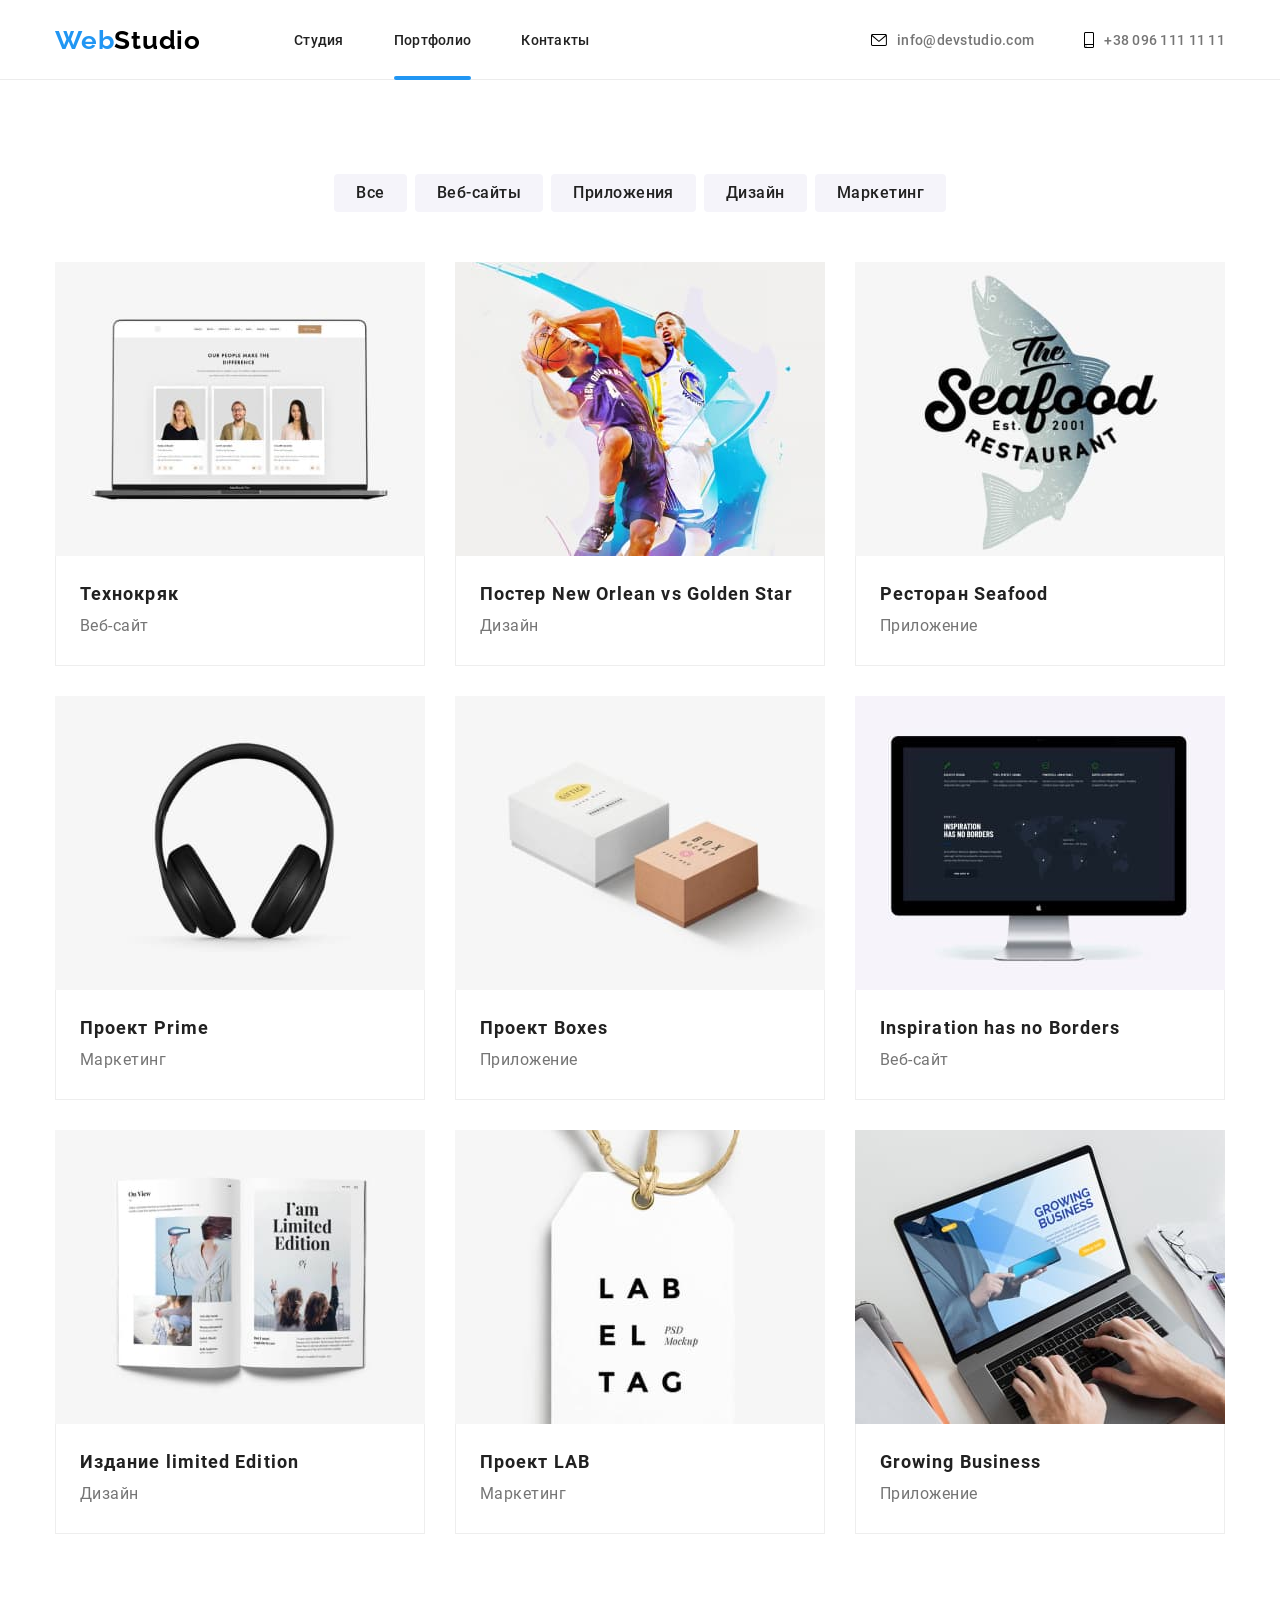
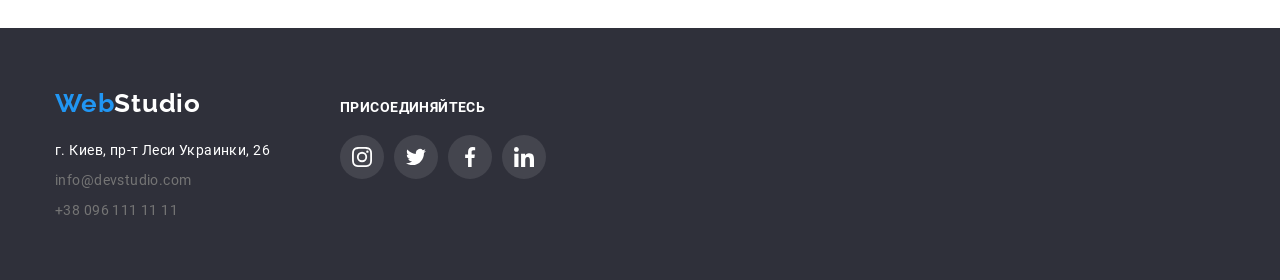
==== portfolio.html @ e9e87eb7 "добавление файлов репозитория" ====
<!DOCTYPE html>
<html lang="ru">
<head>
    <meta charset="UTF-8">
    <meta name="viewport" content="width=device-width, initial-scale=1.0">
    <title>Портфолио</title>
    <link href="https://fonts.googleapis.com/css2?family=Raleway:wght@700&display=swap" rel="stylesheet">
    <link rel="stylesheet" href="https://cdnjs.cloudflare.com/ajax/libs/modern-normalize/1.0.0/modern-normalize.min.css" />
    <link rel="stylesheet" href="./css/styles.css">
</head>

<body>
<!-- шапка сайта -->

<header class="page-header">
    <div class="container header-container">
        <nav class="navigation">
            <a href="./index.html" class="logo"> Web<span class="logo-studio">Studio</span></a>
        
            <ul class="list site-nav">
                <li class="item"><a href="./index.html" class="link">Студия</a></li>
                <li class="item"><a href="./portfolio.html" class="link current">Портфолио</a></li>
                <li class="item"><a href="#contacts" class="link">Контакты</a></li>
            </ul>
        </nav>
        
        <ul class="list auth-nav">
            <li class="item"><a href="mailto:info@devstudio.com" class="link link-mail">
                    <svg class="email-icon">
                        <use href="./images/icons/sprite.svg#icon-envelope"></use>
                    </svg>
                    info@devstudio.com</a></li>
            <li class="item"><a href="tel:+380961111111" class="link link-tell">
                    <svg class="tell-icon">
                        <use href="./images/icons/sprite.svg#icon-smartphone"></use>
                    </svg>
                    +38 096 111 11 11</a></li>
        </ul>        
    </div>
        
</header>

<main>
    <div class="progect-container">
        <div class="filtr">
            <ul class="list nav-progect">
                <li class="item"><button class="btn-filtr" type="button">Все</button></li>
                <li class="item"><button class="btn-filtr" type="button">Веб-сайты</button></li>
                <li class="item"><button class="btn-filtr" type="button">Приложения</button></li>
                <li class="item"><button class="btn-filtr" type="button">Дизайн</button></li>
                <li class="item"><button class="btn-filtr" type="button">Маркетинг</button></li>
            </ul>
        </div>
        
        <section>
            <h1 class="visually-hidden">Проекты</h1>
            <ul class="list progect-set">
                <li class="progect-item">
                    <a href="" class="link progect-link">
                        <div class="thumb-progect">
                            <img src="./images/portfolio/tehnokrak.jpg" alt="Технокряк" width="370" height="294">
                            <p class="progect-p">Технокряк это современная площадка распространения коронавируса. Компании используют эту платформу для цифрового
                            шпионажа и атак на защищённые сервера конкурентов.</p>                                
                        </div>
                        <div class="progect-content">
                            <h2 class="projects">Технокряк</h2>
                            <p class="progect-position">Веб-сайт</p>
                        </div>
                    </a>
        
                </li>
                <li class="progect-item">
                    <a href="" class="link progect-link">
                        <div class="thumb-progect">
                          <img src="./images/portfolio/poster.jpg" alt="Постер" width="370">
                          <p class="progect-p">Технокряк это современная площадка распространения коронавируса. Компании используют эту платформу
                            для цифрового шпионажа и атак на защищённые сервера конкурентов.</p>
                        </div>
                        <div class="progect-content">
                         <h2 class="projects">Постер New Orlean vs Golden Star</h2>
                         <p class="progect-position">Дизайн</p>
                        </div>
                    </a>
        
                </li>
                <li class="progect-item">
                    <a href="" class="link progect-link">
                        <div class="thumb-progect">
                          <img src="./images/portfolio/restoran.jpg" alt="Ресторан" width="370">
                          <p class="progect-p">Технокряк это современная площадка распространения коронавируса. Компании используют эту платформу
                            для цифрового шпионажа и атак на защищённые сервера конкурентов.</p>
                        </div>
                        <div class="progect-content">
                         <h2 class="projects">Ресторан Seafood</h2>
                         <p class="progect-position">Приложение</p>
                        </div>
                    </a>
        
                </li>
                <li class="progect-item">
                    <a href="" class="link progect-link">
                        <div class="thumb-progect">
                          <img src="./images/portfolio/prime.jpg" alt="Проект Прайм" width="370">
                          <p class="progect-p">Технокряк это современная площадка распространения коронавируса. Компании используют эту платформу
                            для цифрового шпионажа и атак на защищённые сервера конкурентов.</p>
                        </div>
                        <div class="progect-content">
                         <h2 class="projects">Проект Prime</h2>
                         <p class="progect-position">Маркетинг</p>
                        </div>
                    </a>
        
                </li>
                <li class="progect-item">
                    <a href="" class="link progect-link">
                        <div class="thumb-progect">
                          <img src="./images/portfolio/boxes.jpg" alt="проект боксес" width="370">
                          <p class="progect-p">Технокряк это современная площадка распространения коронавируса. Компании используют эту платформу
                            для цифрового шпионажа и атак на защищённые сервера конкурентов.</p>
                        </div>
                        <div class="progect-content">   
                         <h2 class="projects">Проект Boxes</h2>
                         <p class="progect-position">Приложение</p>
                        </div>
                    </a>
        
                </li>
                <li class="progect-item">
                    <a href="" class="link progect-link">
                        <div class="thumb-progect">
                          <img src="./images/portfolio/inspiration.jpg" alt="Инсперейшн" width="370">
                          <p class="progect-p">Технокряк это современная площадка распространения коронавируса. Компании используют эту платформу
                            для цифрового шпионажа и атак на защищённые сервера конкурентов.</p>
                        </div>
                        <div class="progect-content">
                         <h2 class="projects">Inspiration has no Borders</h2>
                         <p class="progect-position">Веб-сайт</p>
                        </div>
                    </a>
        
                </li>
                <li class="progect-item">
                    <a href="" class="link progect-link">
                        <div class="thumb-progect">
                          <img src="./images/portfolio/izdanie.jpg" alt="Издание" width="370">
                          <p class="progect-p">Технокряк это современная площадка распространения коронавируса. Компании используют эту платформу
                            для цифрового шпионажа и атак на защищённые сервера конкурентов.</p>
                        </div>
                        <div class="progect-content">
                         <h2 class="projects">Издание limited Edition</h2>
                         <p class="progect-position">Дизайн</p>
                        </div>
                    </a>
        
                </li>
                <li class="progect-item">
                    <a href="" class="link progect-link">
                        <div class="thumb-progect">
                          <img src="./images/portfolio/lab.jpg" alt="Проект Лаб" width="370" >
                          <p class="progect-p">Технокряк это современная площадка распространения коронавируса. Компании используют эту платформу
                            для цифрового шпионажа и атак на защищённые сервера конкурентов.</p>
                        </div>
                        <div class="progect-content">
                         <h2 class="projects">Проект LAB</h2>
                         <p class="progect-position">Маркетинг</p>
                        </div>
                    </a>
        
                </li>
                <li class="progect-item">
                    <a href="" class="link progect-link">
                        <div class="thumb-progect">
                          <img src="./images/portfolio/business.jpg" alt="Растущий бизнес" width="370">
                          <p class="progect-p">Технокряк это современная площадка распространения коронавируса. Компании используют эту платформу
                            для цифрового шпионажа и атак на защищённые сервера конкурентов.</p>
                        </div>
                        <div class="progect-content">
                         <h2 class="projects">Growing Business</h2>
                         <p class="progect-position">Приложение</p>
                        </div>
                    </a>
        
                </li>
            </ul>
        
        
        </section>

    </div>
    
</main>

<!--подвал страницы-->
<footer class="dark-bg"><div class="container">
    <div class="container-footer">
        <div>
            <a href="./index.html" class="logo"> Web<span class="logofooter-studio">Studio</span></a>
            <address id="contacts">
                <ul class="list addres">
                    <li class="addres-item"><a href="https://goo.gl/maps/w4ZzttCR3XMQxua66" class="link addres-style"
                            target="_blank" rel="noopener noreferer">г.
                            Киев, пр-т Леси Украинки, 26</a></li>
                    <li class="addres-item"><a href="mailto:info@devstudio.com"
                            class="link addres-contact">info@devstudio.com</a></li>
                    <li class="addres-item"><a href="tel:+380961111111" class="link addres-contact">+38 096 111 11
                            11</a></li>
                </ul>
            </address>
        </div>
        <div class="footer-social">
            <h3 class="details-title">Присоединяйтесь</h3>
            <ul class="list social-icons">
                <li class="social-icons-item">
                    <a class="social-icons-linkfooter" href="https://instagram.com/" target="_blank"
                        rel="noopener noreferer" aria-label="Instagram">
                        <svg class="social-icon-footer">
                            <use href="./images/icons/sprite.svg#icon-instagram"></use>
                        </svg>
                    </a>
                </li>
                <li class="social-icons-item">
                    <a class="social-icons-linkfooter" href="https://twitter.com/" target="_blank"
                        rel="noopener noreferer" aria-label="Instagram">
                        <svg class="social-icon-footer">
                            <use href="./images/icons/sprite.svg#icon-twitter"></use>
                        </svg>
                    </a>
                </li>
                <li class="social-icons-item">
                    <a class="social-icons-linkfooter" href="https://facebook.com/" target="_blank"
                        rel="noopener noreferer" aria-label="Instagram">
                        <svg class="social-icon-footer">
                            <use href="./images/icons/sprite.svg#icon-facebook"></use>
                        </svg>
                    </a>
                </li>
                <li class="social-icons-item">
                    <a class="social-icons-linkfooter" href="https://linkedin.com/" target="_blank"
                        rel="noopener noreferer" aria-label="Instagram">
                        <svg class="social-icon-footer">
                            <use href="./images/icons/sprite.svg#icon-linkedin"></use>
                        </svg>
                    </a>
                </li>
            </ul>

        </div>
    </div>
</div>
</footer>

</body>
</html>
---- css/styles.css ----
/* roboto-regular - latin_cyrillic */
@font-face {
  font-family: "Roboto";
  font-style: normal;
  font-weight: 400;
  src: url("../fonts/roboto/roboto-v20-latin_cyrillic-regular.eot"); /* IE9 Compat Modes */
  src: local("Roboto"), local("Roboto-Regular"),
    url("../fonts/roboto/roboto-v20-latin_cyrillic-regular.eot?#iefix")
      format("embedded-opentype"),
    /* IE6-IE8 */ url("../fonts/roboto/roboto-v20-latin_cyrillic-regular.woff2")
      format("woff2"),
    /* Super Modern Browsers */
      url("../fonts/roboto/roboto-v20-latin_cyrillic-regular.woff")
      format("woff"),
    /* Modern Browsers */
      url("../fonts/roboto/roboto-v20-latin_cyrillic-regular.ttf")
      format("truetype"),
    /* Safari, Android, iOS */
      url("../fonts/roboto/roboto-v20-latin_cyrillic-regular.svg#Roboto")
      format("svg"); /* Legacy iOS */
}
/* roboto-500 - latin_cyrillic */
@font-face {
  font-family: "Roboto";
  font-style: normal;
  font-weight: 500;
  src: url("../fonts/roboto/roboto-v20-latin_cyrillic-500.eot");
  src: local("Roboto Medium"), local("Roboto-Medium"),
    url("../fonts/roboto/roboto-v20-latin_cyrillic-500.eot?#iefix")
      format("embedded-opentype"),
    url("../fonts/roboto/roboto-v20-latin_cyrillic-500.woff2") format("woff2"),
    url("../fonts/roboto/roboto-v20-latin_cyrillic-500.woff") format("woff"),
    url("../fonts/roboto/roboto-v20-latin_cyrillic-500.ttf") format("truetype"),
    url("../fonts/roboto/roboto-v20-latin_cyrillic-500.svg#Roboto")
      format("svg");
}
/* roboto-700 - latin_cyrillic */
@font-face {
  font-family: "Roboto";
  font-style: normal;
  font-weight: 700;
  src: url("../fonts/roboto/roboto-v20-latin_cyrillic-700.eot"); /* IE9 Compat Modes */
  src: local("Roboto Bold"), local("Roboto-Bold"),
    url("../fonts/roboto/roboto-v20-latin_cyrillic-700.eot?#iefix")
      format("embedded-opentype"),
    /* IE6-IE8 */ url("../fonts/roboto/roboto-v20-latin_cyrillic-700.woff2")
      format("woff2"),
    /* Super Modern Browsers */
      url("../fonts/roboto/roboto-v20-latin_cyrillic-700.woff") format("woff"),
    /* Modern Browsers */
      url("../fonts/roboto/roboto-v20-latin_cyrillic-700.ttf")
      format("truetype"),
    /* Safari, Android, iOS */
      url("../fonts/roboto/roboto-v20-latin_cyrillic-700.svg#Roboto")
      format("svg"); /* Legacy iOS */
}
/* roboto-900 - latin_cyrillic */
@font-face {
  font-family: "Roboto";
  font-style: normal;
  font-weight: 900;
  src: url("../fonts/roboto/roboto-v20-latin_cyrillic-900.eot"); /* IE9 Compat Modes */
  src: local("Roboto Black"), local("Roboto-Black"),
    url("../fonts/roboto/roboto-v20-latin_cyrillic-900.eot?#iefix")
      format("embedded-opentype"),
    /* IE6-IE8 */ url("../fonts/roboto/roboto-v20-latin_cyrillic-900.woff2")
      format("woff2"),
    /* Super Modern Browsers */
      url("../fonts/roboto/roboto-v20-latin_cyrillic-900.woff") format("woff"),
    /* Modern Browsers */
      url("../fonts/roboto/roboto-v20-latin_cyrillic-900.ttf")
      format("truetype"),
    /* Safari, Android, iOS */
      url("../fonts/roboto/roboto-v20-latin_cyrillic-900.svg#Roboto")
      format("svg"); /* Legacy iOS */
}

:root {
  --main-text-cl: #757575;
  --accent-cl: #2196f3;
  --title-cl: #212121;
  --section-cl: #f5f4fa;
  --white-cl: #ffffff;
  --hero-cl: #2f303a;
  --footer-cl: #000000;
  --timing-function: cubic-bezier(0.4, 0, 0.2, 1);
  --time: 250ms;
}

html {
  box-sizing: border-box;
}

body {
  font-family: "Roboto", sans-serif;
  font-size: 14px;
  line-height: 1.714;
  letter-spacing: 0.03em;
  color: var(--main-text-cl);
  margin: 0;
}

img {
  display: block;
  max-width: 100%;
  height: auto;
}

*,
*::before,
*::after {
  box-sizing: inherit;
}

.visually-hidden {
  position: absolute !important;
  clip: rect(1px 1px 1px 1px);
  clip: rect(1px, 1px, 1px, 1px);
  padding: 0 !important;
  border: 0 !important;
  height: 1px !important;
  width: 1px !important;
  overflow: hidden;
}

.container {
  width: 1200px;
  padding-left: 15px;
  padding-right: 15px;
  margin-left: auto;
  margin-right: auto;
}

.progect-container {
  width: 1200px;
  padding-left: 15px;
  padding-right: 15px;
  margin-top: 94px;
  margin-bottom: 94px;
  margin-left: auto;
  margin-right: auto;
}

.list {
  list-style: none;
  padding: 0;
  margin: 0;
}

.page-header {
  height: 80px;
  border-bottom: 1px solid #ececec;
}

.header-container {
  display: flex;
  justify-content: flex-end;
  align-items: center;
}
.page-header .logo {
  margin-right: 93px;
}

.navigation {
  display: flex;
  align-items: center;
  margin-right: auto;
}

.logo {
  font-family: Raleway;
  font-style: normal;
  font-weight: 700;
  font-size: 26px;
  line-height: 1.192;
  letter-spacing: 0.03em;
  color: var(--accent-cl);
  text-decoration: none;
}

.logo-studio {
  color: black;
}

.logofooter-studio {
  color: white;
  margin-bottom: 20px;
  display: inline-block;
}

.link {
  color: inherit;
  text-decoration: none;
  transition-timing-function: var(--timing-function);
  transition-property: color;
  transition-duration: var(--time);
  padding-top: 32px;
  padding-bottom: 32px;
}
.link:hover,
.link:focus {
  color: var(--accent-cl);
}
.site-nav .link {
  position: relative;
  display: block;
  transition-timing-function: var(--timing-function);
  transition-duration: var(--time);
}
.site-nav .link:hover:after,
.current:after {
  content: "";
  position: absolute;
  left: 0;
  bottom: 0;
  width: 100%;
  height: 4px;
  background: var(--accent-cl);
  border-radius: 2px;
  margin: 0;
  opacity: 1;
  transition-timing-function: var(--timing-function);
  transition-duration: var(--time);
  /*transition-property: opacity;*/
}
.site-nav {
  display: inline-flex;
  align-items: center;
  width: 294px;
}
.site-nav .item:not(:last-child) {
  margin-right: 50px;
}

.site-nav .item {
  display: inline-block;
  color: var(--title-cl);
  font-weight: 500;
  font-size: 14px;
  line-height: 1.143;
  letter-spacing: 0.02em;
}
.auth-nav {
  display: flex;
  font-weight: 500;
  font-size: 14px;
  line-height: 1.143;
  letter-spacing: 0.02em;
  color: var(--main-text-cl);
  align-items: center;
}
.auth-nav .item:not(:last-child) {
  margin-right: 50px;
}
.email-icon {
  width: 16px;
  height: 12px;
  margin-right: 10px;
}
.tell-icon {
  width: 10px;
  height: 16px;
  margin-right: 10px;
}
.link-mail {
  display: flex;
  align-items: center;
  transition-timing-function: var(--timing-function);
  transition-property: fill;
  transition-duration: var(--time);
}

.link-tell {
  display: flex;
  align-items: center;
  transition-timing-function: var(--timing-function);
  transition-property: fill;
  transition-duration: var(--time);
}

.link-mail:hover,
.link-mail:focus .email-icon {
  fill: var(--accent-cl);
}
.link-tell:hover,
.link-tell:focus .tell-icon {
  fill: var(--accent-cl);
}
.nav-progect {
  display: inline-flex;
  min-width: 611px;
  height: 54px;
  padding-bottom: 16px;
}

.progect-set {
  display: flex;
  flex-wrap: wrap;
  justify-content: space-between;
}

.progect-item {
  min-width: 370px;
  height: 404px;
  background-color: var(--white-cl);
  transition-timing-function: var(--timing-function);
  transition-property: box-shadow;
  transition-duration: var(--time);
}
.progect-item:nth-child(-n + 6) {
  margin-bottom: 30px;
}
.progect-item:hover,
.progect-item:focus {
  box-shadow: 0px 1px 1px rgba(0, 0, 0, 0.12), 0px 4px 4px rgba(0, 0, 0, 0.06),
    1px 4px 6px rgba(0, 0, 0, 0.16);
}
.progect-content {
  width: 370px;
  height: 110px;
  padding-left: 24px;
  padding-right: 24px;
  padding-top: 20px;
  padding-bottom: 20px;
  margin: 0;
  border-left: 1px solid #eeeeee;
  border-right: 1px solid #eeeeee;
  border-bottom: 1px solid #eeeeee;
}
.projects {
  font-weight: 700;
  font-size: 18px;
  line-height: 2;
  letter-spacing: 0.06em;
  color: var(--title-cl);
  margin-top: 0px;
  margin-bottom: 4px;
}
.progect-position {
  font-weight: 400;
  font-size: 16px;
  line-height: 1.1875;
  letter-spacing: 0.03em;
  color: var(--main-text-cl);
  margin-top: 0;
  margin-bottom: 0px;
}

.thumb-progect {
  position: relative;
  overflow: hidden;
}

.progect-p {
  position: absolute;
  left: 0;
  top: 100%;
  margin: 0;
  width: 100%;
  height: 294px;
  font-weight: 400;
  font-size: 18px;
  line-height: 1.556;
  letter-spacing: 0.03em;
  color: var(--white-cl);
  padding: 63px 24px;
  opacity: 0;
  transition-timing-function: var(--timing-function);
  transition-property: background-color, transform, opacity;
  transition-duration: var(--time);
}
.progect-link:hover .progect-p,
.progect-link:focus .progect-p {
  opacity: 1;
  background-color: rgba(33, 150, 243, 0.9);
  transform: translateY(-100%);
}
.features {
  display: flex;
  justify-content: space-between;
  height: 251px;
}
.features-box {
  width: 270px;
}
.features-icon-box {
  display: flex;
  justify-content: center;
  align-items: center;
  background-color: var(--section-cl);
  height: 120px;
}
.features-icon {
  width: 70px;
  height: 70px;
}

.details-title {
  font-weight: 700;
  font-size: 14px;
  line-height: 1.1429;
  letter-spacing: 0.03em;
  text-transform: uppercase;
  color: var(--title-cl);
  margin-top: 30px;
  margin-bottom: 10px;
}
.features-p {
  margin-top: 0;
  margin-bottom: 0;
}

.special {
  padding-top: 86px;
  padding-bottom: 94px;
  /*background-color: violet;*/
}
.exerciser {
  padding-bottom: 94px;
  /*background-color: yellow;*/
}
.exerciser-list {
  display: flex;
  justify-content: space-between;
  height: 294px;
}
.thumb {
  position: relative;
}
.thumb > .label {
  position: absolute;
  left: 0;
  bottom: 0;
  margin: 0;
  padding: 27px 82px;
  background: rgba(47, 48, 58, 0.8);

  width: 370px;
  height: 70px;
  font-weight: 700;
  font-size: 14px;
  line-height: 1.143;
  text-align: center;
  letter-spacing: 0.03em;
  text-transform: uppercase;

  color: var(--white-cl);
}
.hero {
  height: 600px;
  text-align: center;
  background-color: var(--hero-cl);
}

.fon-hero {
  display: inline-flex;
  width: 1600px;
  height: 600px;
  background: linear-gradient(
      to right,
      rgba(47, 48, 58, 0.4),
      rgba(47, 48, 58, 0.4)
    ),
    url("../images/herofoto.jpg") no-repeat center;
}

.hero-title {
  font-family: inherit;
  font-weight: 900;
  font-size: 44px;
  line-height: 1.36;
  letter-spacing: 0.06em;
  text-transform: uppercase;
  color: var(--white-cl);
  margin-top: 0;
  margin-bottom: 30px;
}
.hero-content {
  max-width: 696px;
  margin-left: auto;
  margin-right: auto;
  padding-top: 200px;
  padding-bottom: 200px;
  text-align: center;
}
.btn {
  font-family: inherit;
  font-weight: 700;
  font-size: 16px;
  line-height: 1.875;
  letter-spacing: 0.06em;
  text-align: center;
  color: var(--white-cl);
  background-color: var(--accent-cl);
  display: inline-block;
  border-radius: 4px;
  padding: 10px 32px;
  min-width: 200px;
  height: 50px;
  border: 1px solid transparent;
  box-shadow: 0px 4px 4px rgba(0, 0, 0, 0.15);
  transition-timing-function: var(--timing-function);
  transition-property: color, background-color;
  transition-duration: var(--time);
  cursor: pointer;
}

.btn:hover,
.btn:focus {
  color: var(--accent-cl);
  background-color: var(--white-cl);
}

.section-title {
  font-family: inherit;
  font-weight: 700;
  font-size: 36px;
  line-height: 1.167;
  text-align: center;
  color: var(--title-cl);
  margin-top: 0;
  margin-bottom: 50px;
}

.filtr {
  display: flex;
  justify-content: center;
  margin-bottom: 34px;
}
.btn-filtr {
  font-family: inherit;
  font-weight: 500;
  font-size: 16px;
  line-height: 1.625;
  letter-spacing: 0.03em;
  text-align: center;
  color: var(--title-cl);
  background-color: var(--section-cl);
  display: inline-block;
  border-radius: 4px;
  padding: 6px 22px;
  min-width: 73px;
  height: 38px;
  border: none;
  cursor: pointer;
  transition-timing-function: var(--timing-function);
  transition-property: color, background-color, box-shadow;
  transition-duration: var(--time);
}
.nav-progect .item:not(:last-child) {
  margin-right: 8px;
}

.btn-filtr:hover,
.btn-filtr:focus {
  color: var(--white-cl);
  background-color: var(--accent-cl);
  box-shadow: 0px 3px 1px rgba(0, 0, 0, 0.1), 0px 1px 2px rgba(0, 0, 0, 0.08),
    0px 2px 2px rgba(0, 0, 0, 0.12);
}
.team-list {
  display: flex;
  flex-wrap: wrap;
  justify-content: space-between;
}
.team {
  width: 1600px;
  height: 708px;
  padding-top: 94px;
  padding-bottom: 94px;
  margin-left: auto;
  margin-right: auto;
}
.team-bg {
  background-color: var(--section-cl);
}
.item-title {
  font-weight: 500;
  font-size: 16px;
  line-height: 1.1875;
  letter-spacing: 0.03em;
  color: var(--title-cl);
  margin-top: 30px;
  margin-bottom: 10px;
}

.team-position {
  font-weight: 400;
  font-size: 16px;
  line-height: 1.1875;
  letter-spacing: 0.03em;
  color: var(--main-text-cl);
  margin-top: 0;
  margin-bottom: 16px;
}
.team-item {
  padding-bottom: 30px;
  text-align: center;
  background-color: var(--white-cl);
  max-height: 428px;
  box-shadow: 0px 1px 3px rgba(0, 0, 0, 0.12), 0px 1px 1px rgba(0, 0, 0, 0.14),
    0px 2px 1px rgba(0, 0, 0, 0.2);
  border-radius: 0px 0px 4px 4px;
}
.social-icons {
  display: flex;
  justify-content: center;
  min-width: 206px;
}
.social-icons-item:not(:last-child) {
  margin-right: 10px;
}
.social-icons-link {
  display: flex;
  height: 44px;
  width: 44px;
  justify-content: center;
  align-items: center;
  border-radius: 50%;
  transition-timing-function: var(--timing-function);
  transition-property: background-color;
  transition-duration: var(--time);
}

.social-icon-svg {
  width: 20px;
  height: 20px;
  fill: #afb1b8;
  transition-timing-function: var(--timing-function);
  transition-property: fill;
  transition-duration: var(--time);
}
.social-icons-link:hover,
.social-icons-link:focus {
  background-color: var(--accent-cl);
}

/*ПРАВИЛЬНО ТАК: */
.social-icons-link:hover .social-icon-svg,
.social-icons-link:focus .social-icon-svg {
  fill: var(--white-cl);
}

.regular-customers {
  padding-top: 94px;
  padding-bottom: 94px;
}
.customer-list {
  display: flex;
  justify-content: space-between;
}
.customer-link {
  display: flex;
  width: 170px;
  height: 90px;
  align-items: center;
  justify-content: center;
  background-size: contain;
  background-position: center;
  background-repeat: no-repeat;
  border: 1px solid rgba(175, 177, 184, 1);
  border-radius: 4px;
  transition-timing-function: var(--timing-function);
  transition-property: border-color;
  transition-duration: var(--time);
}
.customer-icon {
  fill: #afb1b8;
  transition-timing-function: var(--timing-function);
  transition-property: fill;
  transition-duration: var(--time);
}
.customer-link:hover .customer-icon,
.customer-link:focus .customer-icon {
  fill: var(--accent-cl);
}
.customer-link:hover,
.customer-link:focus {
  border-color: var(--accent-cl);
}

.addres {
  font-style: normal;
}
.addres-style {
  color: var(--white-cl);
}
.addres-contact {
  color: var(--white-cl) 0.6;
}
.addres-item:not(:last-child) {
  margin-bottom: 6px;
}

.dark-bg {
  height: 252px;
  background-color: var(--hero-cl);
  padding-top: 60px;
  padding-bottom: 60px;
}
.container-footer {
  display: inline-flex;
  align-items: baseline;
}

.footer-social {
  width: 206px;
  height: 80px;
  margin-left: 70px;
}
.footer-social .details-title {
  color: #ffffff;
  margin-top: 0;
  margin-bottom: 20px;
}

.social-icons-linkfooter {
  display: flex;
  height: 44px;
  width: 44px;
  justify-content: center;
  align-items: center;
  border-radius: 50%;
  background-color: rgba(255, 255, 255, 0.1);
  transition-timing-function: var(--timing-function);
  transition-property: background-color;
  transition-duration: var(--time);
}
.social-icon-footer {
  width: 20px;
  height: 20px;
  fill: var(--white-cl);
}
.social-icons-linkfooter:hover,
.social-icons-linkfooter:focus {
  background-color: var(--accent-cl);
}
.backdrop {
  position: fixed;
  top: 0;
  left: 0;
  width: 100%;
  height: 1024px;
  background-color: rgba(0, 0, 0, 0.2);
  transition-timing-function: var(--timing-function);
  transition: scale (1);
  transition-duration: var(--time);
}
.backdrop.is-hidden {
  opacity: 0;
  pointer-events: none;
}
.modal {
  position: absolute;
  top: 50%;
  left: 50%;
  transform: translate(-50%, -50%);
  width: 528px;
  min-height: 581px;
  background: var(--white-cl);
  box-shadow: 0px 1px 3px rgba(0, 0, 0, 0.12), 0px 1px 1px rgba(0, 0, 0, 0.14),
    0px 2px 1px rgba(0, 0, 0, 0.2);
  border-radius: 4px;
}
.btn-close {
  position: absolute;
  display: block;
  top: 8px;
  right: 8px;
  width: 30px;
  height: 30px;
  background: #ffffff;
  border: 1px solid rgba(0, 0, 0, 0.1);
  border-radius: 50%;
  background-image: url(../images/icons/close.svg);
  background-repeat: no-repeat;
  background-position: center;
}
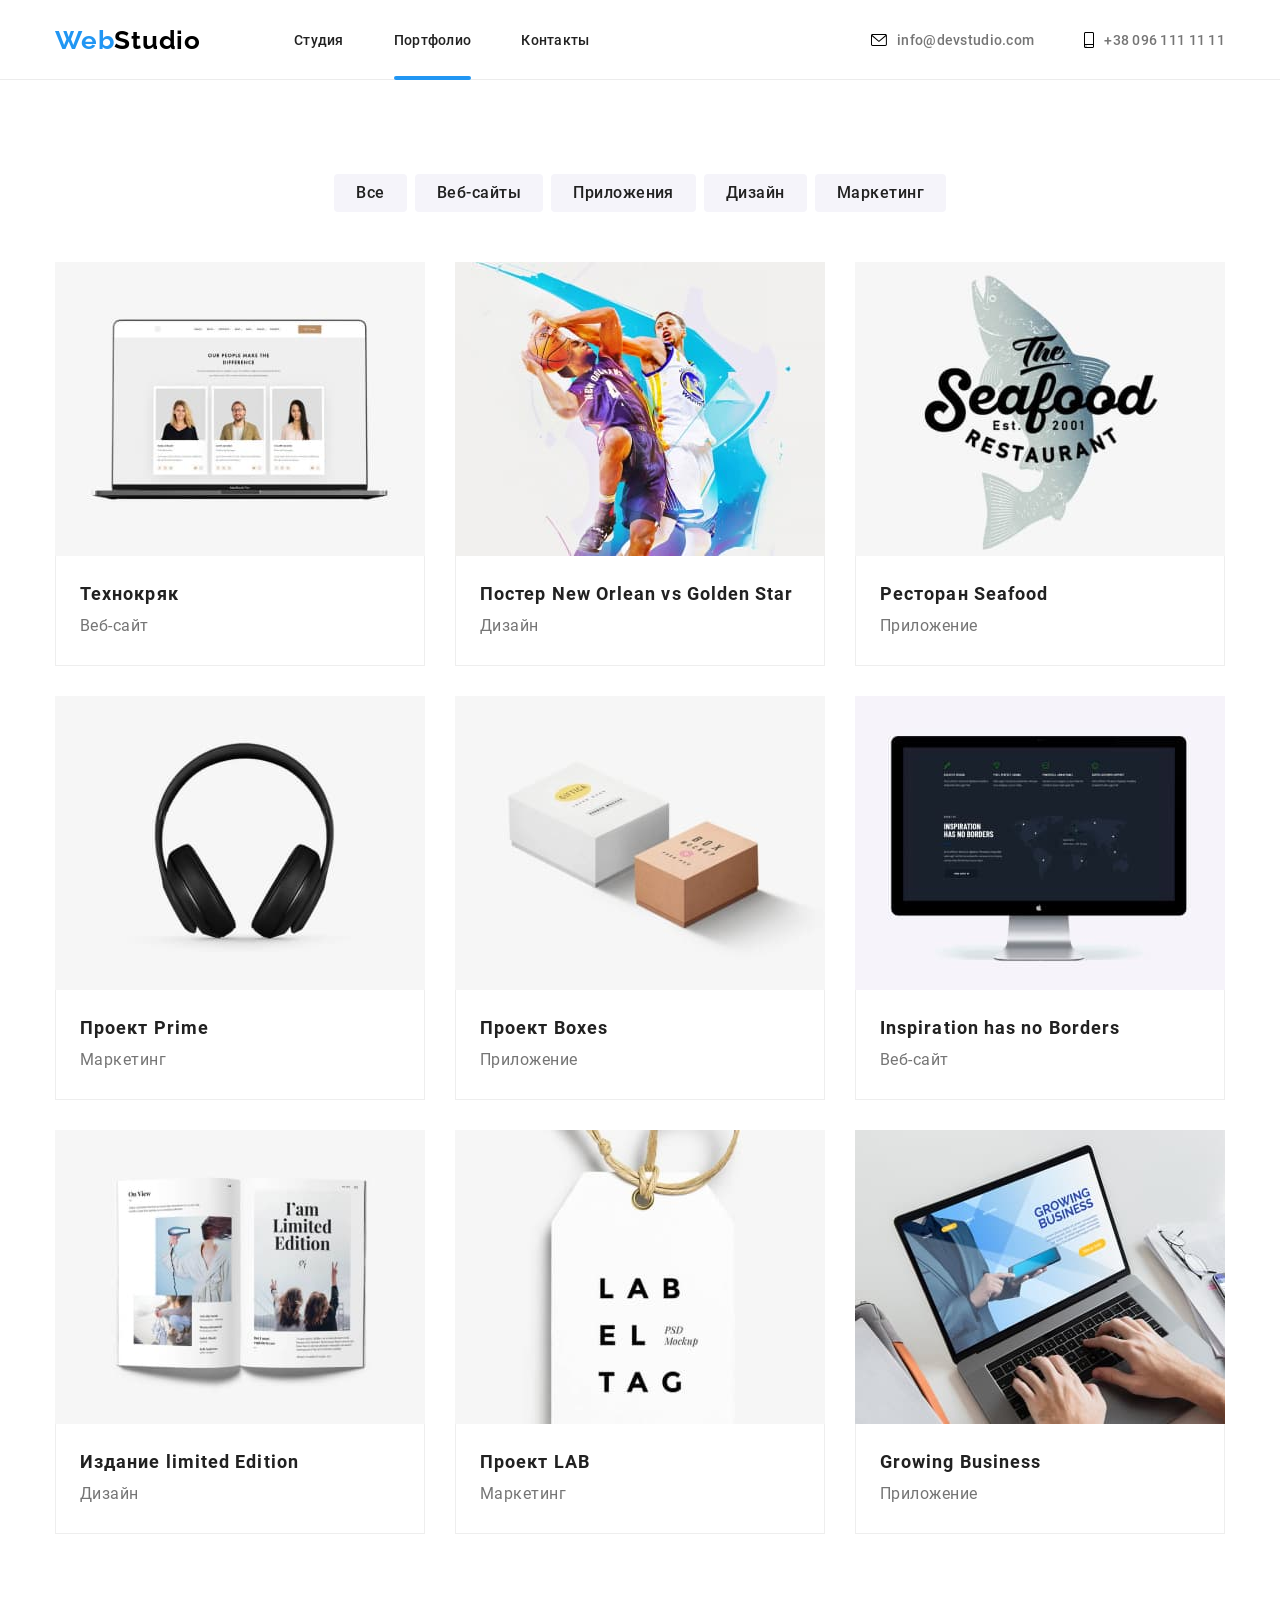
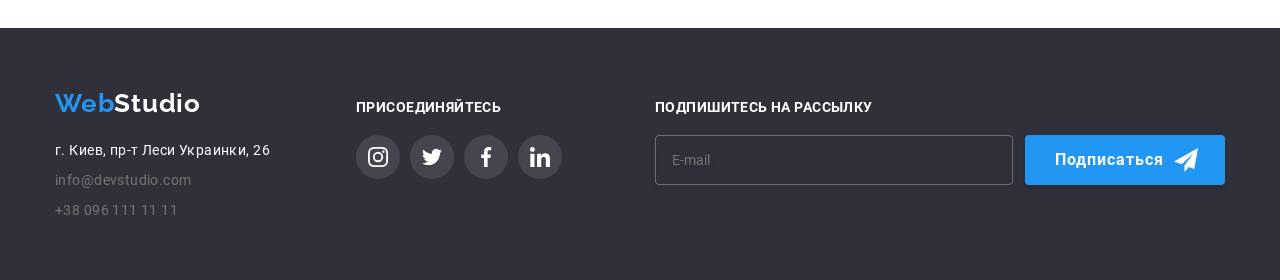
==== commit 8c0de5b1: "форма подписки в портфолио" ====
--- a/portfolio.html
+++ b/portfolio.html
@@ -191,63 +191,78 @@
 </main>
 
 <!--подвал страницы-->
-<footer class="dark-bg"><div class="container">
-    <div class="container-footer">
-        <div>
-            <a href="./index.html" class="logo"> Web<span class="logofooter-studio">Studio</span></a>
-            <address id="contacts">
-                <ul class="list addres">
-                    <li class="addres-item"><a href="https://goo.gl/maps/w4ZzttCR3XMQxua66" class="link addres-style"
-                            target="_blank" rel="noopener noreferer">г.
-                            Киев, пр-т Леси Украинки, 26</a></li>
-                    <li class="addres-item"><a href="mailto:info@devstudio.com"
-                            class="link addres-contact">info@devstudio.com</a></li>
-                    <li class="addres-item"><a href="tel:+380961111111" class="link addres-contact">+38 096 111 11
-                            11</a></li>
+    <footer class="dark-bg">
+        <div class="container">
+            <div class="container-footer">
+             <div class="contact-footer">
+                <a href="./index.html" class="logo"> Web<span class="logofooter-studio">Studio</span></a>
+                <address id="contacts">
+                    <ul class="list addres">
+                        <li class="addres-item"><a href="https://goo.gl/maps/w4ZzttCR3XMQxua66" class="link addres-style"
+                                target="_blank" rel="noopener noreferer">г.
+                                Киев, пр-т Леси Украинки, 26</a></li>
+                        <li class="addres-item"><a href="mailto:info@devstudio.com"
+                                class="link addres-contact">info@devstudio.com</a></li>
+                        <li class="addres-item"><a href="tel:+380961111111" class="link addres-contact">+38 096 111 11
+                                11</a></li>
+                    </ul>
+                </address>
+                </div>
+              <div class="footer-social">
+                <h3 class="details-title">Присоединяйтесь</h3>
+                <ul class="list social-icons">
+                    <li class="social-icons-item">
+                        <a class="social-icons-linkfooter" href="https://instagram.com/" target="_blank"
+                            rel="noopener noreferer" aria-label="Instagram">
+                            <svg class="social-icon-footer">
+                                <use href="./images/icons/sprite.svg#icon-instagram"></use>
+                            </svg>
+                        </a>
+                    </li>
+                    <li class="social-icons-item">
+                        <a class="social-icons-linkfooter" href="https://twitter.com/" target="_blank"
+                            rel="noopener noreferer" aria-label="Instagram">
+                            <svg class="social-icon-footer">
+                                <use href="./images/icons/sprite.svg#icon-twitter"></use>
+                            </svg>
+                        </a>
+                    </li>
+                    <li class="social-icons-item">
+                        <a class="social-icons-linkfooter" href="https://facebook.com/" target="_blank"
+                            rel="noopener noreferer" aria-label="Instagram">
+                            <svg class="social-icon-footer">
+                                <use href="./images/icons/sprite.svg#icon-facebook"></use>
+                            </svg>
+                        </a>
+                    </li>
+                    <li class="social-icons-item">
+                        <a class="social-icons-linkfooter" href="https://linkedin.com/" target="_blank"
+                            rel="noopener noreferer" aria-label="Instagram">
+                            <svg class="social-icon-footer">
+                                <use href="./images/icons/sprite.svg#icon-linkedin"></use>
+                            </svg>
+                        </a>
+                    </li>
                 </ul>
-            </address>
+                 </div>
+    
+                <div class="footer-mail">
+                <h3 class="details-title">Подпишитесь на рассылку</h3>
+                    <div class="email-footer">
+                    <form class="form-footer">
+                        <input type="email" name="email" placeholder="E-mail">
+                        <button class="btn-email" type="submit">Подписаться
+                            <svg class="btn-icon" width="24" height="24">
+                                <use href="./images/icons/sprite.svg#icon-samoletik"></use>
+                            </svg>
+                        </button>
+                    </form>
+    
+                     </div>
+                </div>
+            </div>
         </div>
-        <div class="footer-social">
-            <h3 class="details-title">Присоединяйтесь</h3>
-            <ul class="list social-icons">
-                <li class="social-icons-item">
-                    <a class="social-icons-linkfooter" href="https://instagram.com/" target="_blank"
-                        rel="noopener noreferer" aria-label="Instagram">
-                        <svg class="social-icon-footer">
-                            <use href="./images/icons/sprite.svg#icon-instagram"></use>
-                        </svg>
-                    </a>
-                </li>
-                <li class="social-icons-item">
-                    <a class="social-icons-linkfooter" href="https://twitter.com/" target="_blank"
-                        rel="noopener noreferer" aria-label="Instagram">
-                        <svg class="social-icon-footer">
-                            <use href="./images/icons/sprite.svg#icon-twitter"></use>
-                        </svg>
-                    </a>
-                </li>
-                <li class="social-icons-item">
-                    <a class="social-icons-linkfooter" href="https://facebook.com/" target="_blank"
-                        rel="noopener noreferer" aria-label="Instagram">
-                        <svg class="social-icon-footer">
-                            <use href="./images/icons/sprite.svg#icon-facebook"></use>
-                        </svg>
-                    </a>
-                </li>
-                <li class="social-icons-item">
-                    <a class="social-icons-linkfooter" href="https://linkedin.com/" target="_blank"
-                        rel="noopener noreferer" aria-label="Instagram">
-                        <svg class="social-icon-footer">
-                            <use href="./images/icons/sprite.svg#icon-linkedin"></use>
-                        </svg>
-                    </a>
-                </li>
-            </ul>
-
-        </div>
-    </div>
-</div>
-</footer>
+    </footer>
 
 </body>
 </html>
--- a/css/styles.css
+++ b/css/styles.css
@@ -702,7 +702,9 @@
   display: inline-flex;
   align-items: baseline;
 }
-
+.contact-footer {
+  width: 231px;
+}
 .footer-social {
   width: 206px;
   height: 80px;
@@ -734,6 +736,81 @@
 .social-icons-linkfooter:hover,
 .social-icons-linkfooter:focus {
   background-color: var(--accent-cl);
+}
+
+.footer-mail {
+  width: 570px;
+  height: 86px;
+  margin-left: 93px;
+}
+.footer-mail .details-title {
+  color: #ffffff;
+  margin-top: 0;
+  margin-bottom: 20px;
+}
+
+.email-footer {
+  display: flex;
+  /*align-items: center;*/
+}
+.form-footer {
+  display: flex;
+  /*align-items: center;*/
+}
+.form-footer input {
+  width: 358px;
+  height: 50px;
+  border: 1px solid rgba(255, 255, 255, 0.3);
+  box-sizing: border-box;
+  filter: drop-shadow(0px 4px 4px rgba(0, 0, 0, 0.15));
+  border-radius: 4px;
+  color: rgba(255, 255, 255, 0.6);
+  background-color: transparent;
+  padding-top: 15px;
+  padding-bottom: 15px;
+  padding-left: 16px;
+}
+.btn-email {
+  font-family: inherit;
+  font-weight: 700;
+  font-size: 16px;
+  line-height: 1.875;
+  letter-spacing: 0.06em;
+  text-align: center;
+  color: var(--white-cl);
+  background-color: var(--accent-cl);
+  display: flex;
+  align-items: center;
+  padding-top: 10px;
+  padding-bottom: 10px;
+  padding-left: 29px;
+  margin-left: 12px;
+  min-width: 200px;
+  height: 50px;
+  border-radius: 4px;
+  border: 1px solid transparent;
+  box-shadow: 0px 4px 4px rgba(0, 0, 0, 0.15);
+  cursor: pointer;
+  transition-timing-function: var(--timing-function);
+  transition-property: color, background-color;
+  transition-duration: var(--time);
+}
+
+.btn-email:hover,
+.btn-email:focus {
+  color: var(--accent-cl);
+  background-color: var(--white-cl);
+}
+.btn-icon {
+  margin-left: 10px;
+  fill: var(--white-cl);
+  transition-timing-function: var(--timing-function);
+  transition-property: fill;
+  transition-duration: var(--time);
+}
+.btn-email:hover .btn-icon,
+.btn-email:focus .btn-icon {
+  fill: var(--accent-cl);
 }
 .backdrop {
   position: fixed;
@@ -761,18 +838,194 @@
   box-shadow: 0px 1px 3px rgba(0, 0, 0, 0.12), 0px 1px 1px rgba(0, 0, 0, 0.14),
     0px 2px 1px rgba(0, 0, 0, 0.2);
   border-radius: 4px;
+  padding: 40px;
 }
 .btn-close {
   position: absolute;
   display: block;
-  top: 8px;
+  top: 12px;
   right: 8px;
   width: 30px;
   height: 30px;
   background: #ffffff;
   border: 1px solid rgba(0, 0, 0, 0.1);
   border-radius: 50%;
-  background-image: url(../images/icons/close.svg);
+  cursor: pointer;
   background-repeat: no-repeat;
   background-position: center;
-}
+  transition-timing-function: var(--timing-function);
+  transition: fill;
+  transition-duration: var(--time);
+  /*background-image: url(../images/icons/close.svg);*/
+}
+.btn-close-c {
+  width: 11px;
+  height: 11px;
+  background-position: center;
+  background-size: contain;
+}
+.btn-close:hover,
+.btn-close:focus {
+  fill: var(--accent-cl);
+}
+
+.form {
+  width: 448px;
+}
+.textarea {
+  resize: none;
+}
+.form-title {
+  display: inline-block;
+  font-family: inherit;
+  font-style: 400;
+  font-weight: bold;
+  font-size: 20px;
+  line-height: 1.15;
+  text-align: center;
+  letter-spacing: 0.03em;
+  color: var(--title-cl);
+  margin-top: 0;
+  margin-bottom: 12px;
+}
+
+.form-field {
+  display: flex;
+  flex-direction: column;
+  margin-bottom: 10px;
+  width: 100%;
+}
+.form-field label {
+  font-weight: 400;
+  font-size: 1.167;
+  line-height: 14px;
+  letter-spacing: 0.01em;
+  color: var(--main-text-cl);
+  margin-bottom: 4px;
+}
+.form-field input {
+  height: 40px;
+  padding-left: 42px;
+}
+.form-field input,
+.form-field textarea {
+  border: 1px solid rgba(33, 33, 33, 0.2);
+  box-sizing: border-box;
+  border-radius: 4px;
+  cursor: pointer;
+  transition-timing-function: var(--timing-function);
+  transition: border-color;
+  transition-duration: var(--time);
+}
+.form-field {
+  position: relative;
+}
+.form-input:focus,
+.form-input:hover {
+  border-color: var(--accent-cl);
+}
+.form-icon {
+  width: 18px;
+  height: 18px;
+  top: 51%;
+  left: 12px;
+  position: absolute;
+}
+.form-input:focus + .form-icon {
+  fill: var(--accent-cl);
+}
+
+.comment {
+  width: 448px;
+  height: 120px;
+  padding: 12px 16px;
+  /* color: rgba(117, 117, 117, 0.5);*/
+}
+.check-label {
+  position: relative;
+  display: flex;
+  width: 423px;
+  justify-content: center;
+  align-items: center;
+  margin-left: 13px;
+  margin-right: 10px;
+  margin-top: 20px;
+  padding-left: 23px;
+  /*
+  font-weight: 400;
+  font-size: 14px;
+  line-height: 1.7124px;
+  letter-spacing: 0.03em;
+  color: #757575;
+*/
+}
+/*
+.check-label:focus .check-label {
+  text-shadow: (0px 4px 4px rgba(0, 0, 0, 0.25));
+  filter: drop-shadow(0px 4px 4px rgba(0, 0, 0, 0.25));
+}
+*/
+.check-input {
+  -webkit-appearance: none;
+  -moz-appearance: none;
+  appearance: none;
+  position: absolute;
+}
+
+.check-icon {
+  display: block;
+  width: 16px;
+  height: 16px;
+  position: absolute;
+  top: 15%;
+  left: 0px;
+  border-radius: 2px;
+  border: 3px solid var(--title-cl);
+}
+.check-input:checked + .check-icon {
+  background-color: var(--accent-cl);
+  background-image: url(../images/icons/iconcheck1.svg);
+  background-size: contain;
+  background-origin: border-box;
+  border-color: var(--accent-cl);
+}
+
+.linkaccept {
+  margin-left: 3px;
+  color: var(--accent-cl);
+  font-weight: 400;
+  font-size: 14px;
+  line-height: 1.7124px;
+  letter-spacing: 0.03em;
+}
+
+.btn-accept {
+  font-family: inherit;
+  font-weight: 700;
+  font-size: 16px;
+  line-height: 1.875;
+  letter-spacing: 0.06em;
+  text-align: center;
+  color: var(--white-cl);
+  background-color: var(--accent-cl);
+  display: inline-block;
+  padding: 10px 32px;
+  margin-left: 124px;
+  margin-right: 124px;
+  margin-top: 30px;
+  min-width: 200px;
+  height: 50px;
+  border-radius: 4px;
+  border: 1px solid transparent;
+  box-shadow: 0px 4px 4px rgba(0, 0, 0, 0.15);
+  cursor: pointer;
+  transition-timing-function: var(--timing-function);
+  transition-property: color, background-color;
+  transition-duration: var(--time);
+}
+
+.btn-accept:hover,
+.btn-accept:focus {
+  color: var(--accent-cl);
+  background-color: var(--white-cl);
+}
